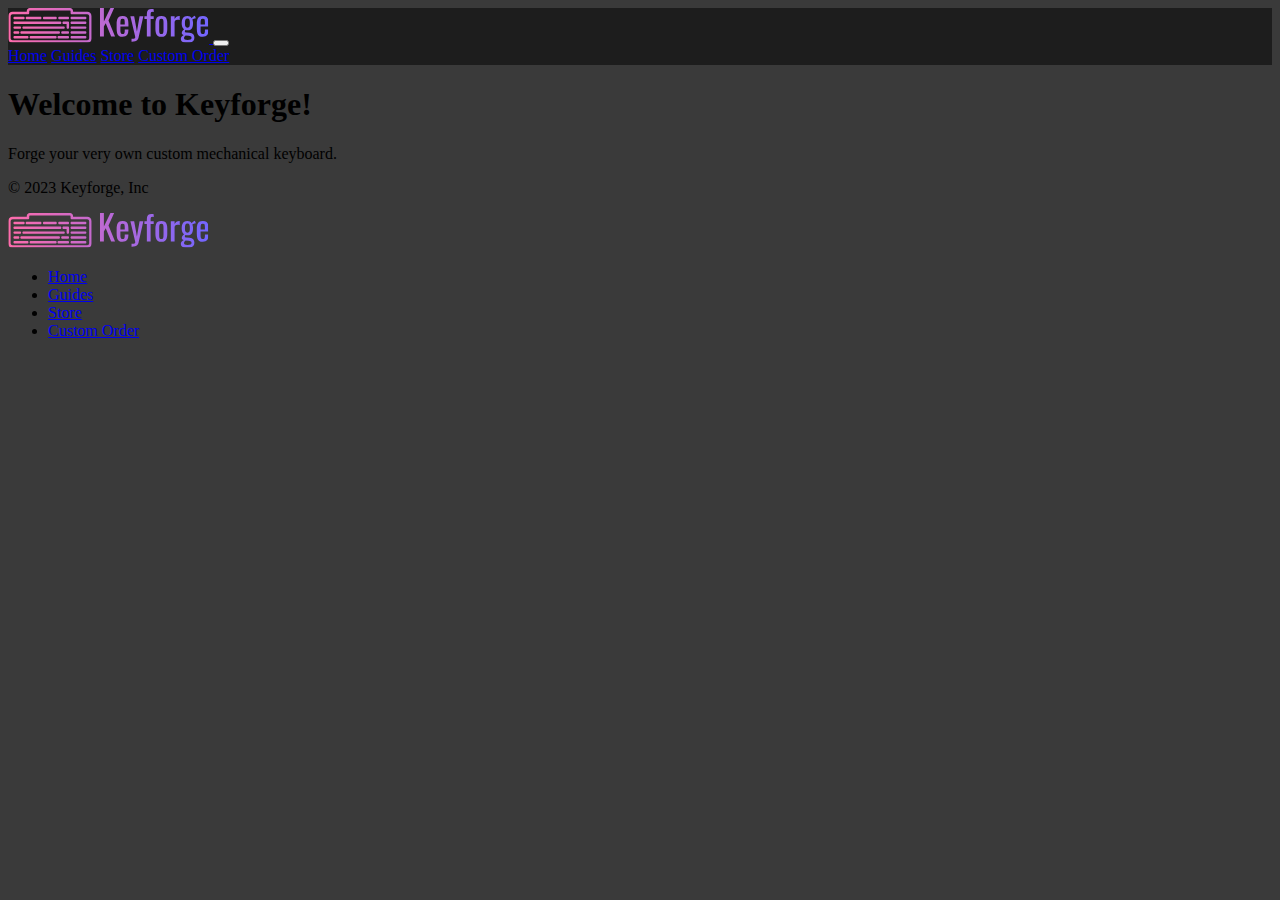
==== index.html @ 04077f74 "adding initial files and folders, rough skeleton is made" ====
<!doctype html>
<html lang="en">

<head>
      <!-- Required meta tags -->
      <meta charset="utf-8">
      <meta name="viewport" content="width=device-width, initial-scale=1">

      <!-- Bootstrap CSS -->
      <link href="https://cdn.jsdelivr.net/npm/bootstrap@5.1.3/dist/css/bootstrap.min.css" rel="stylesheet"
            integrity="sha384-1BmE4kWBq78iYhFldvKuhfTAU6auU8tT94WrHftjDbrCEXSU1oBoqyl2QvZ6jIW3" crossorigin="anonymous">
      <!-- Custom styles link-->
      <link rel="stylesheet" href="./styles/style.css">

      <title>Keyforge :: Home</title>
</head>

<body>
      <nav class="navbar navbar-expand-lg navbar-dark">
            <div class="container-fluid">
                  <a class="navbar-brand" href="./index.html">
                        <img src="./images/logo-no-background.svg" alt="Keyforge logo" height="35">
                  </a>
                  <button class="navbar-toggler" type="button" data-bs-toggle="collapse" data-bs-target="#navbarNavAltMarkup"
                        aria-controls="navbarNavAltMarkup" aria-expanded="false" aria-label="Toggle navigation">
                        <span class="navbar-toggler-icon"></span>
                  </button>
                  <div class="collapse navbar-collapse" id="navbarNavAltMarkup">
                        <div class="navbar-nav">
                              <a class="nav-link active" aria-current="page" href="./index.html">Home</a>
                              <a class="nav-link" href="./guides.html">Guides</a>
                              <a class="nav-link" href="./store.html">Store</a>
                              <a class="nav-link" href="./customOrders.html">Custom Order</a>
                        </div>
                  </div>
            </div>
      </nav>

      <!-- Begin page content -->
      <main class="flex-shrink-0 h-100">
            <div class="container">
                  <h1 class="mt-5">Welcome to Keyforge!</h1>
                  <p class="lead">Forge your very own custom mechanical keyboard. </p>
            </div>
      </main>
      
      <!--Fixed Footer -->
      <footer class=" footer mt-auto d-flex flex-wrap justify-content-between align-items-center py-3 my-4 border-top">
            <div class="container w-75 p-3 d-flex">
                  <p class="col-md-4 mb-0 text-muted">&copy; 2023 Keyforge, Inc</p>
      
                  <a href="./index.html"
                        class="col-md-4 d-flex align-items-center justify-content-center mb-3 mb-md-0 me-md-auto link-dark text-decoration-none">
                        <img src="./images/logo-no-background.svg" alt="Keyforge logo" height="35">
      
                  </a>
      
                  <ul class="nav col-md-4 justify-content-end">
                        <li class="nav-item"><a href="./index.html" class="nav-link px-2 text-muted">Home</a></li>
                        <li class="nav-item"><a href="./guides.html" class="nav-link px-2 text-muted">Guides</a></li>
                        <li class="nav-item"><a href="./store.html" class="nav-link px-2 text-muted">Store</a></li>
                        <li class="nav-item"><a href="./customOrders.html" class="nav-link px-2 text-muted">Custom Order</a>
                        </li>
                  </ul>
            </div>
      
      </footer>
     <!--Bundled bootstrap & popper-->
      <script src="https://cdn.jsdelivr.net/npm/bootstrap@5.1.3/dist/js/bootstrap.bundle.min.js"
            integrity="sha384-ka7Sk0Gln4gmtz2MlQnikT1wXgYsOg+OMhuP+IlRH9sENBO0LRn5q+8nbTov4+1p"
            crossorigin="anonymous"></script>
</body>

</html>
---- styles/style.css ----
:root {
      --black: rgb(29, 29, 29);
      --gray: rgb(58, 58, 58);
}

body {
      background-color: var(--gray);
}

.navbar {
      background-color: var(--black);
}
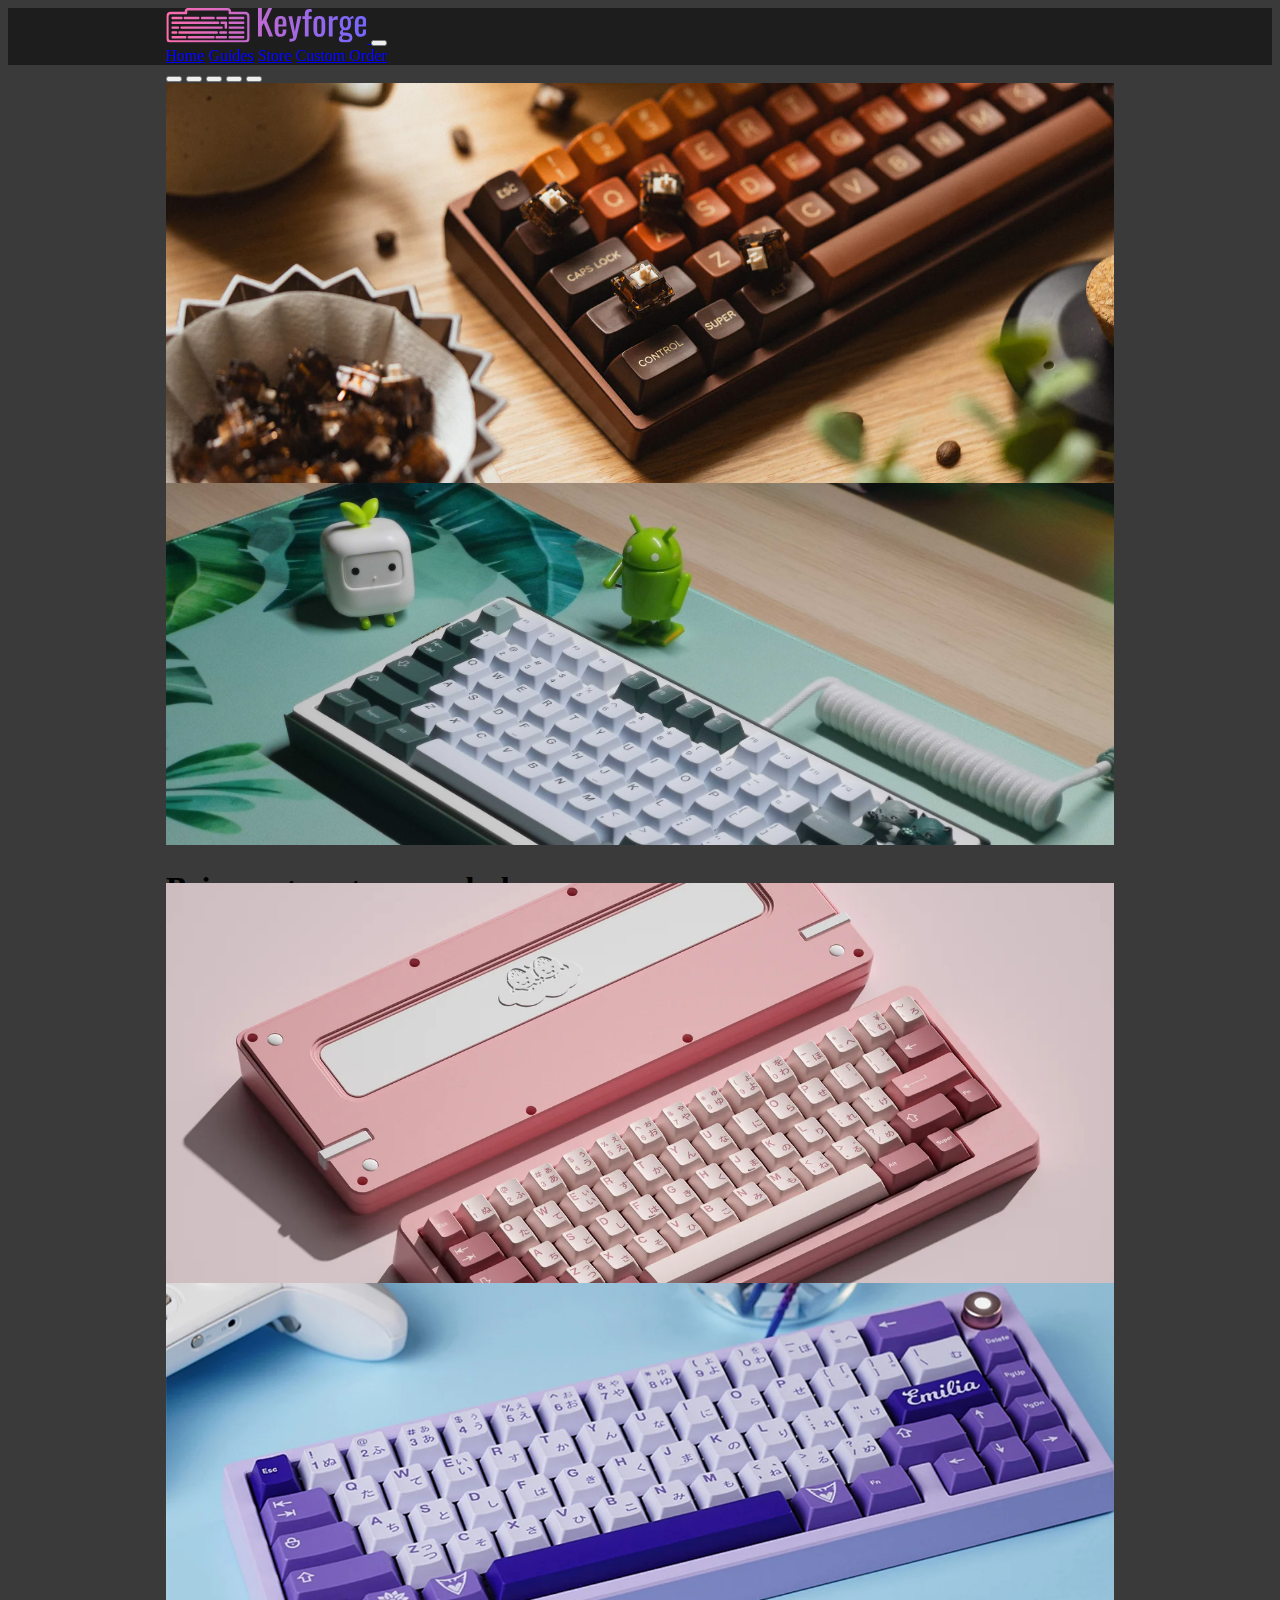
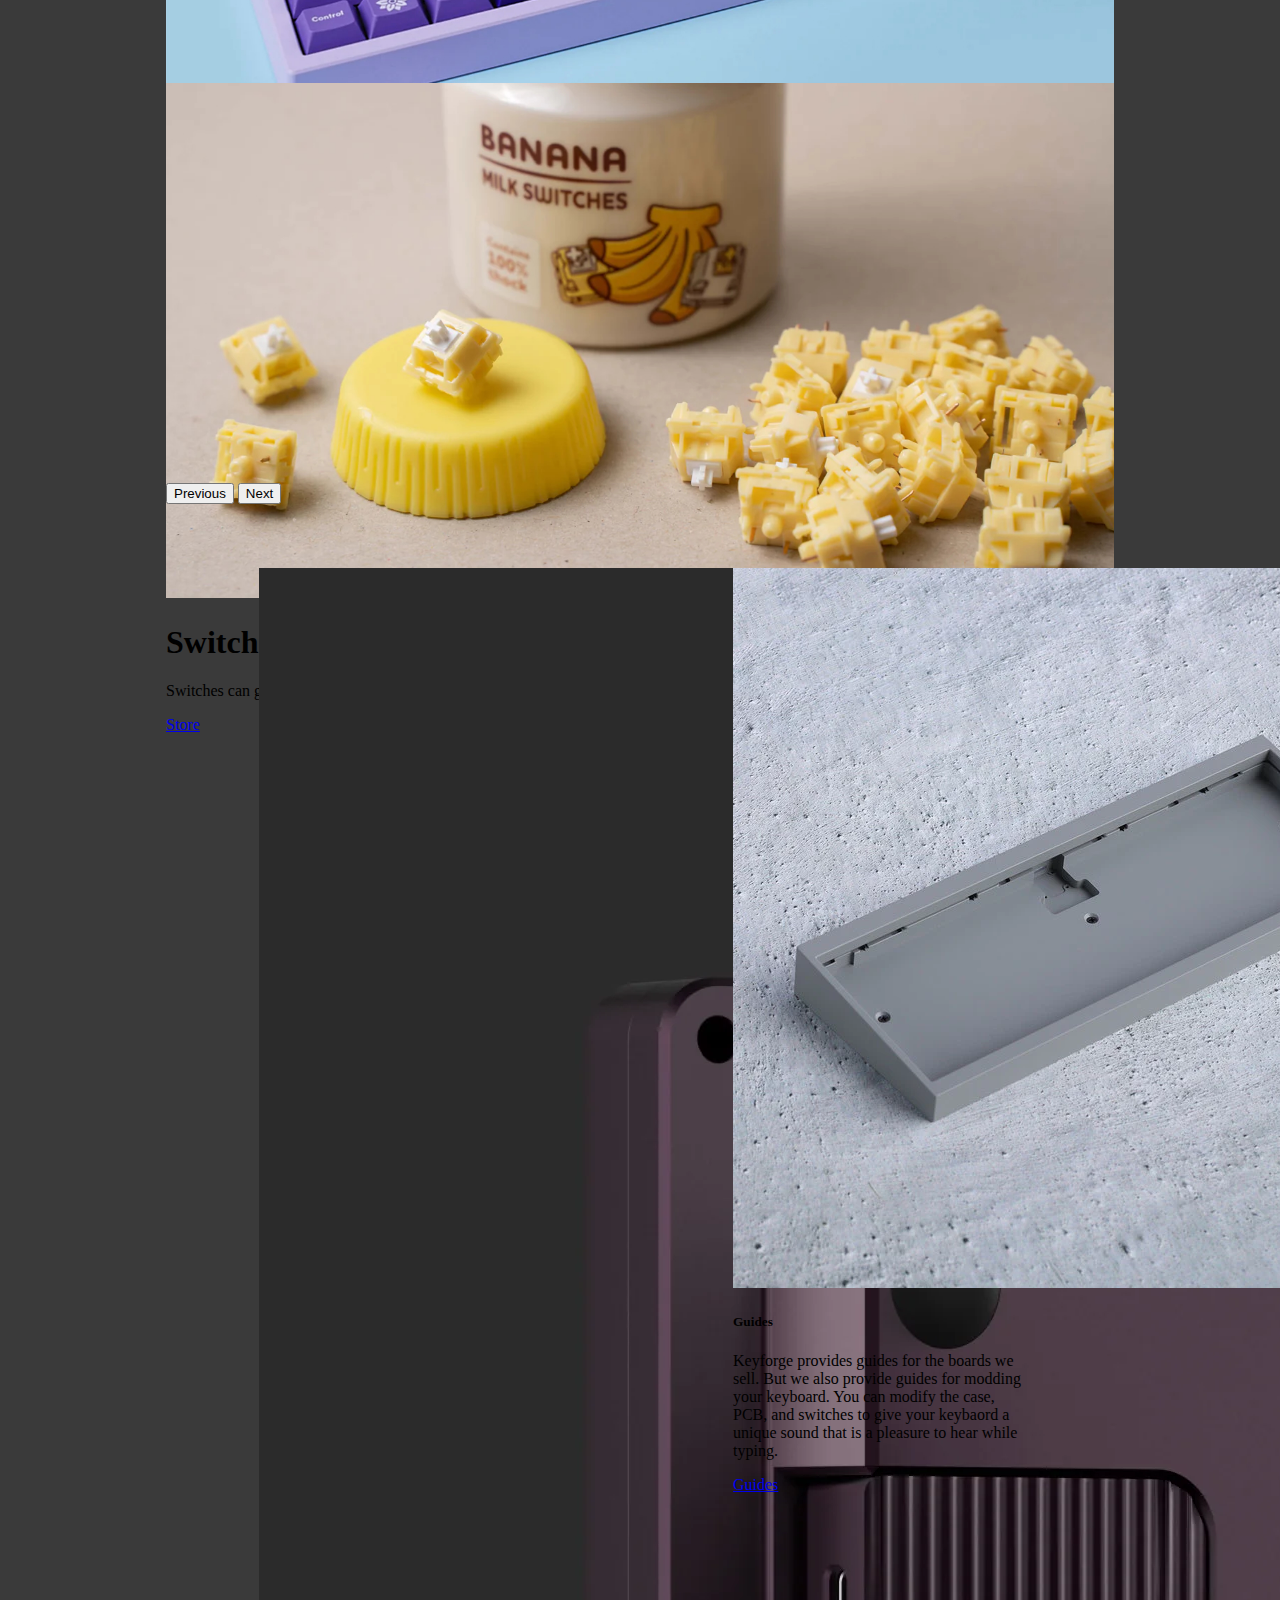
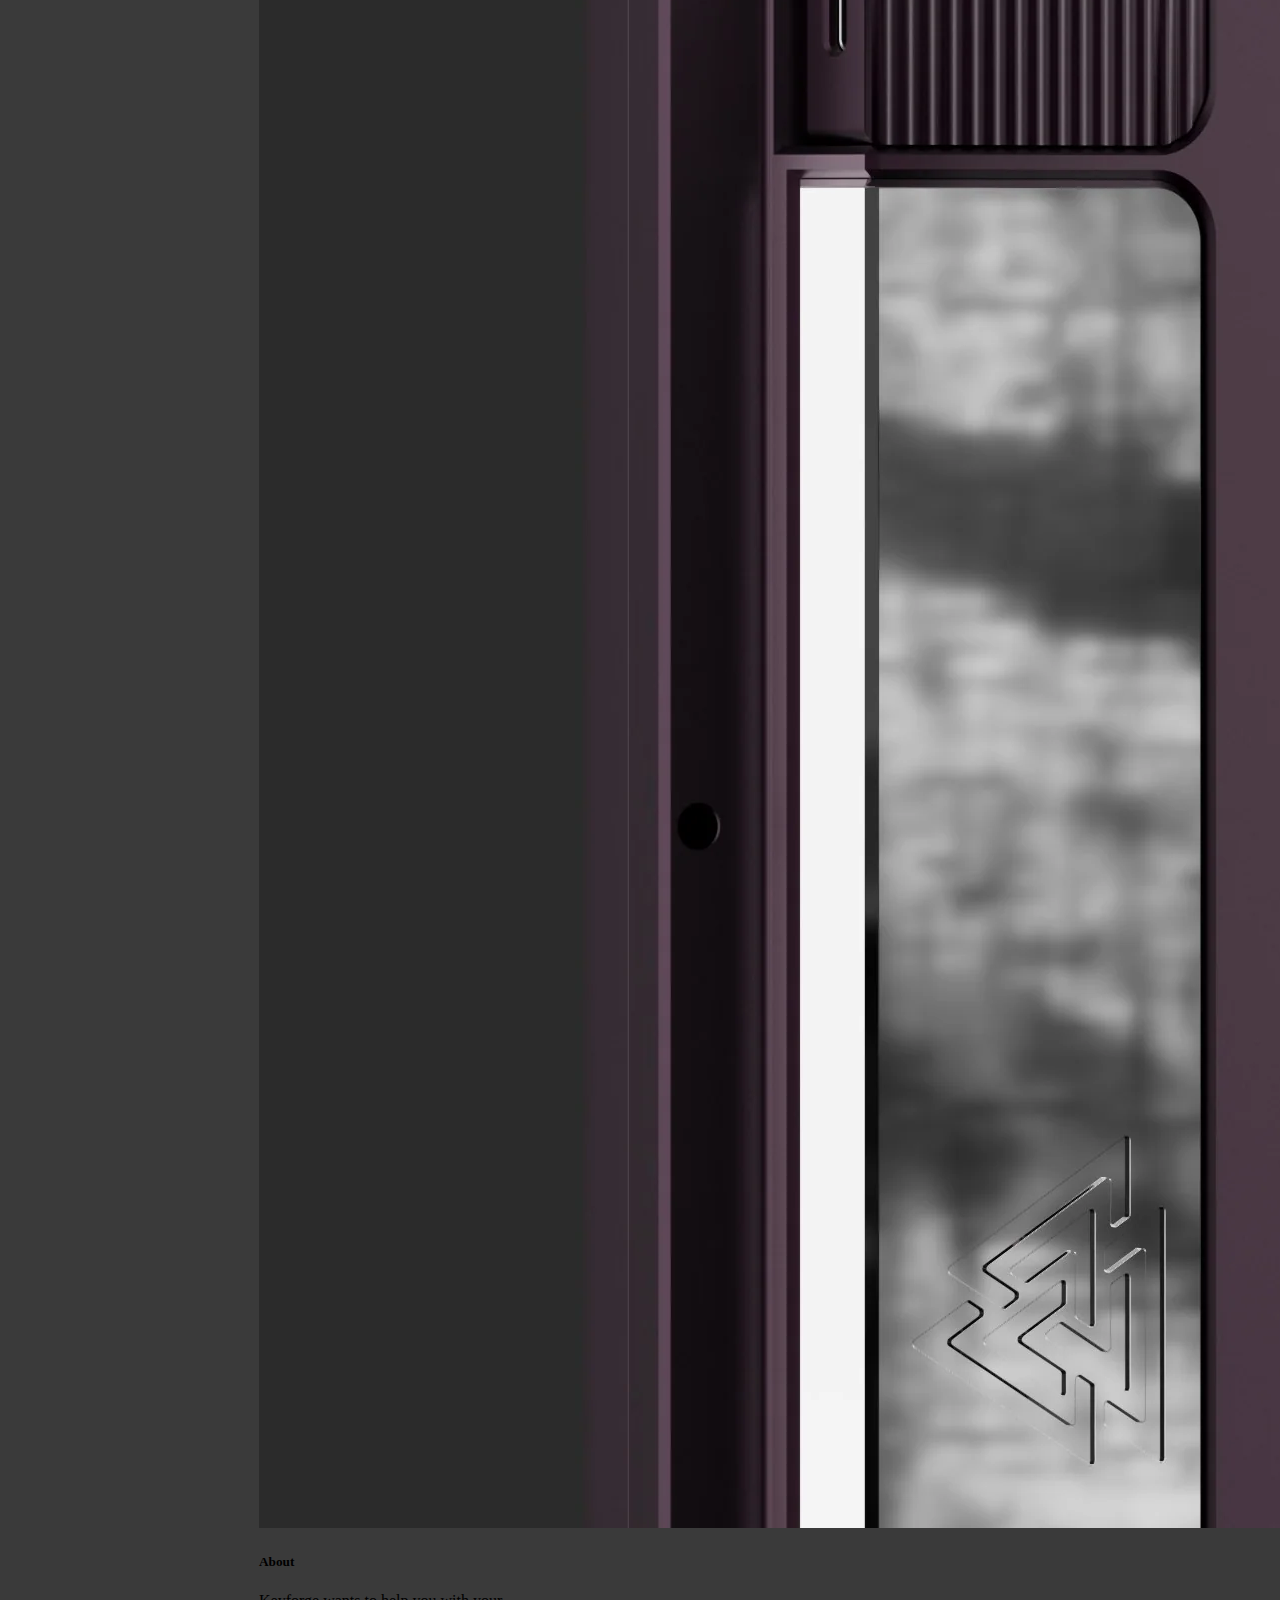
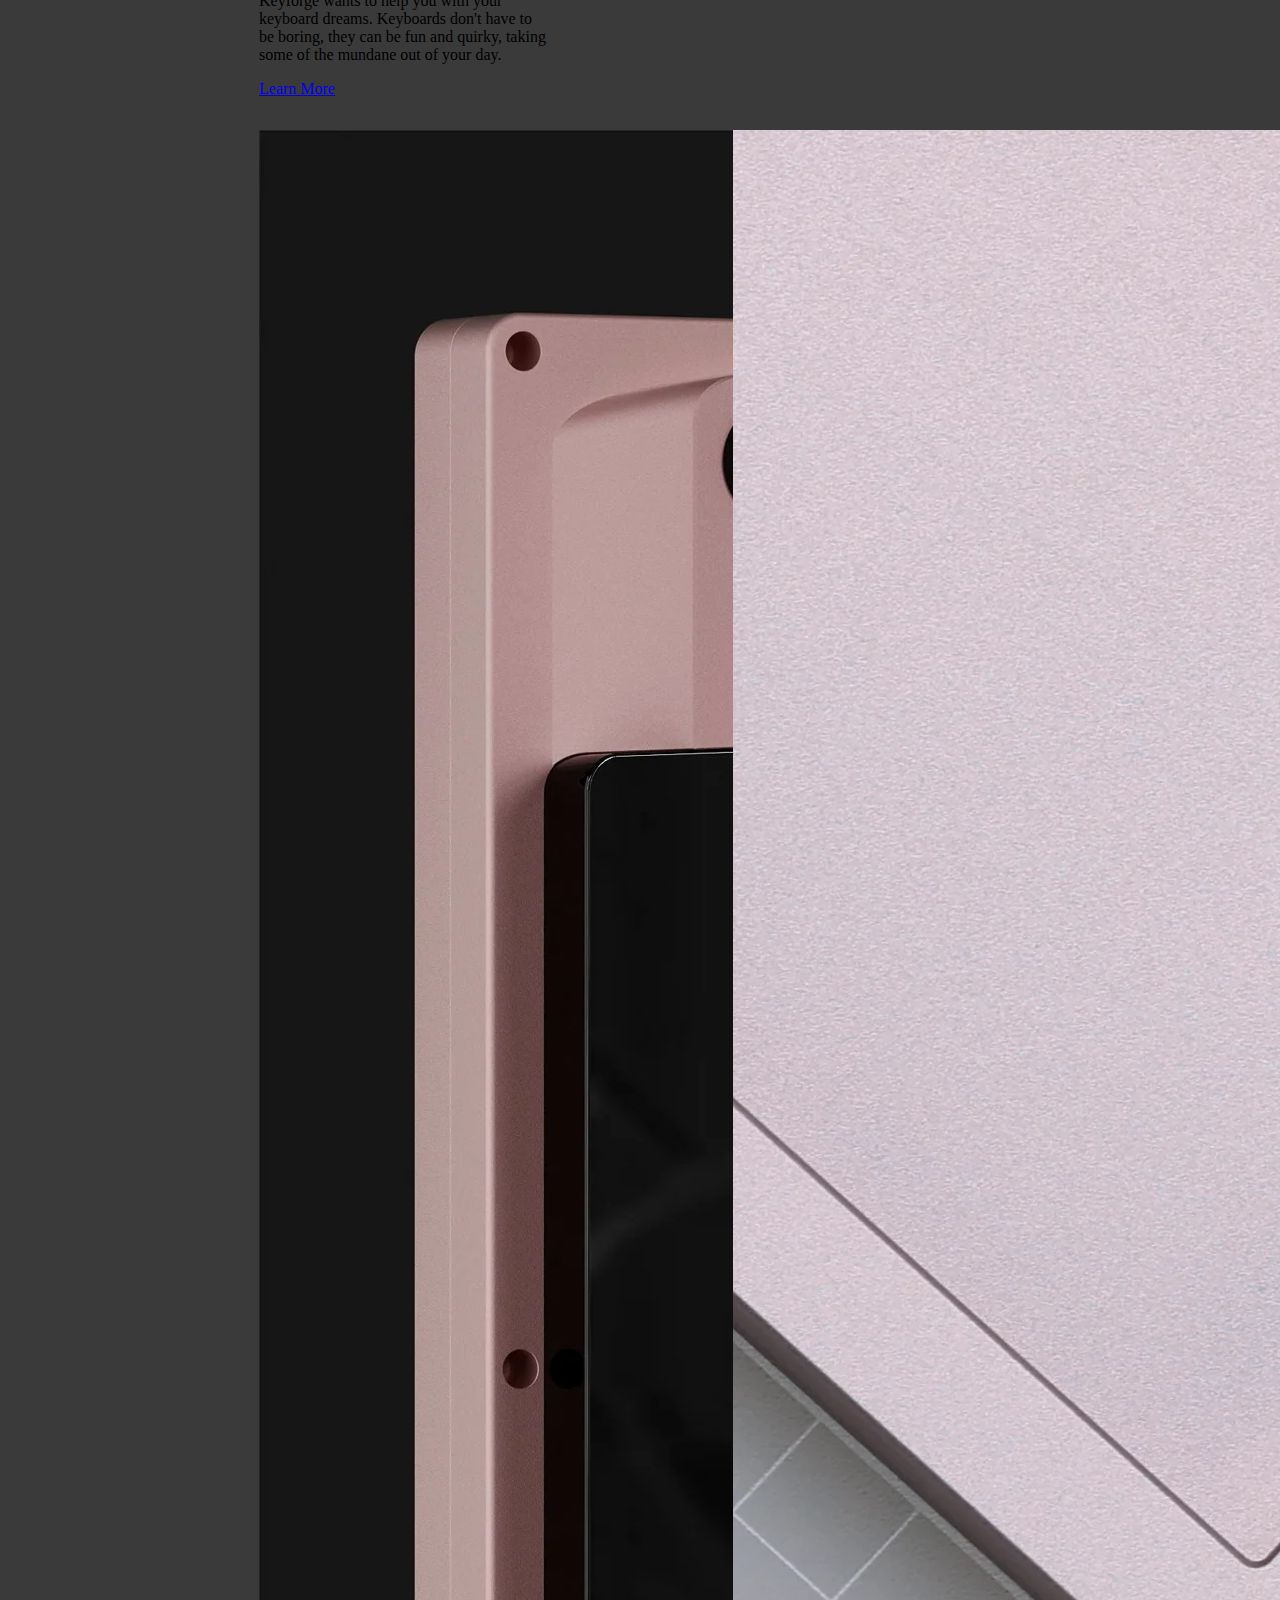
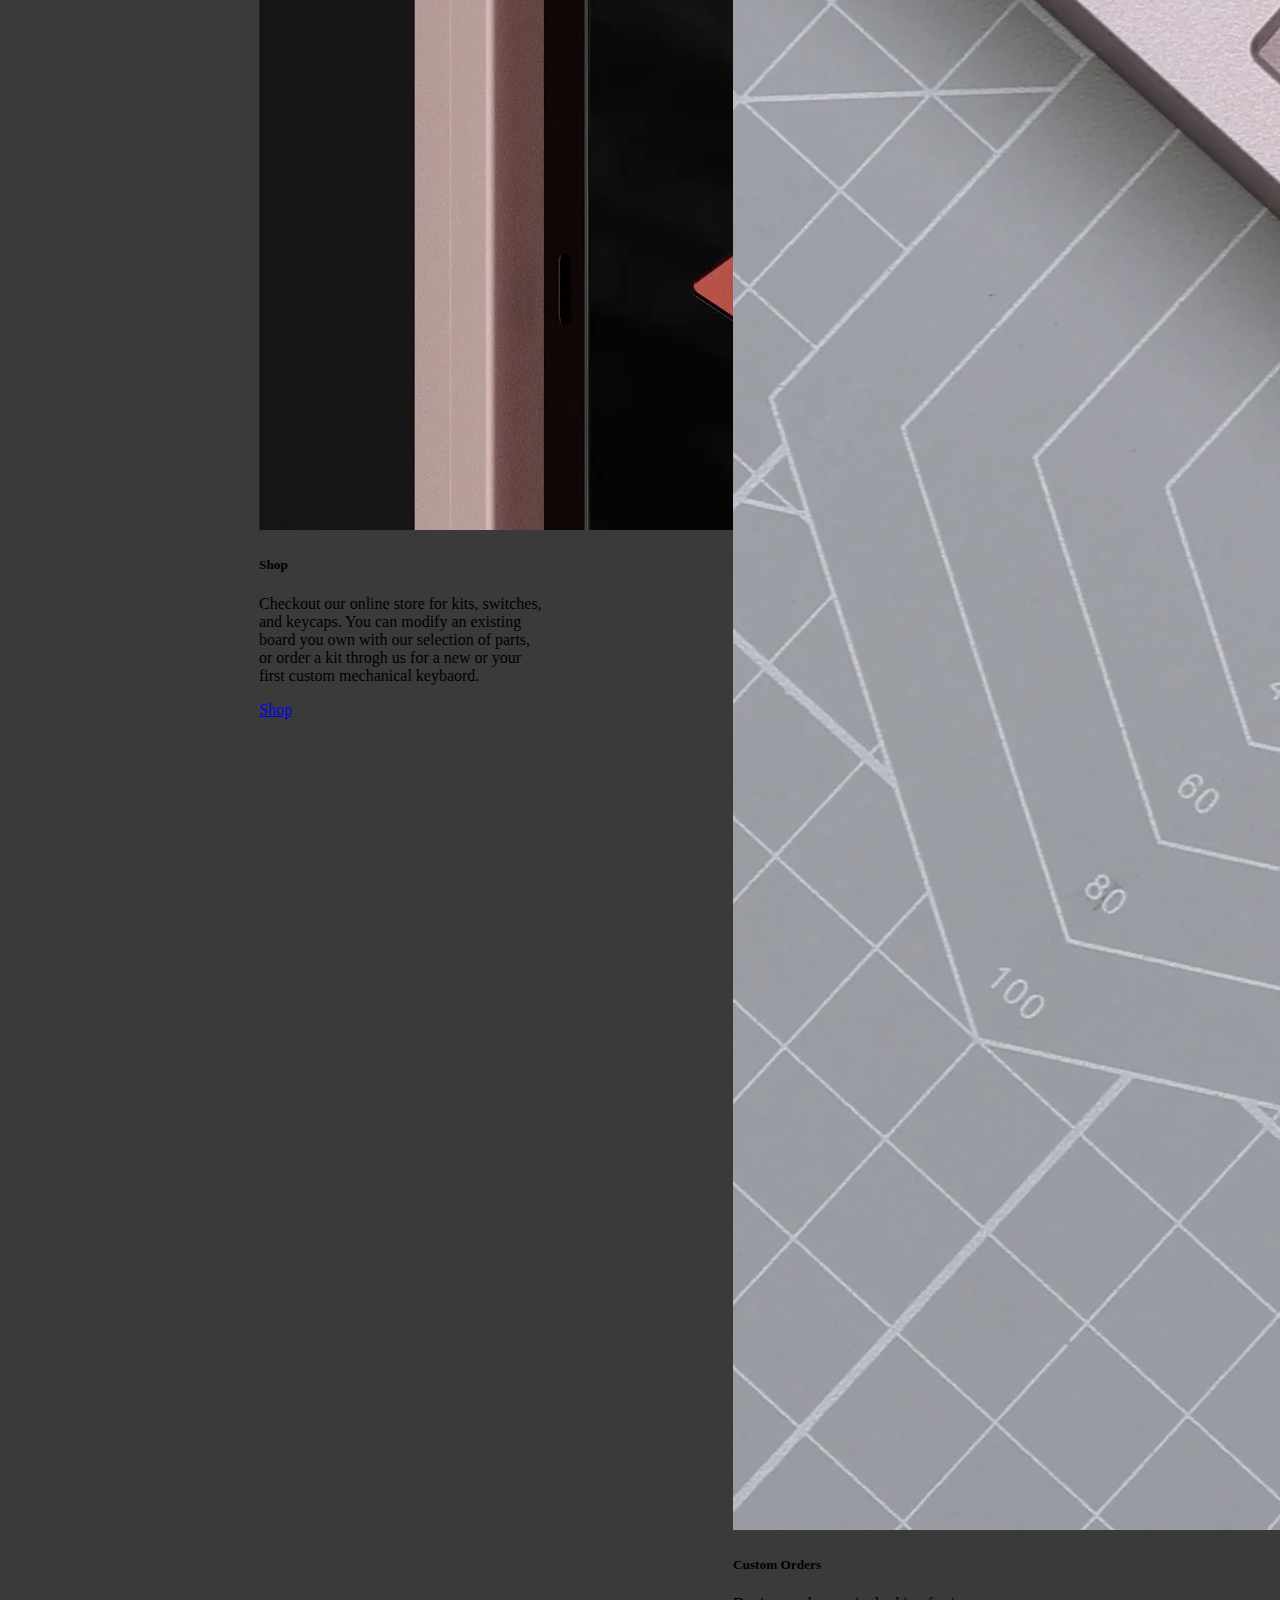
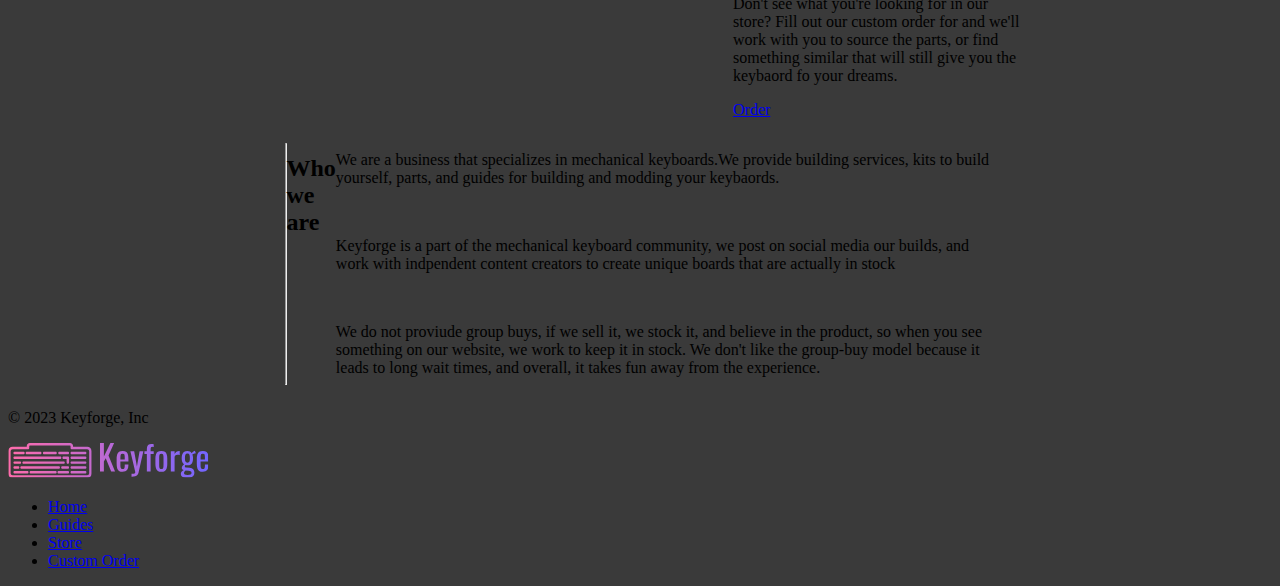
==== commit 1db39e95: "home page complete" ====
--- a/index.html
+++ b/index.html
@@ -16,13 +16,15 @@
 </head>
 
 <body>
+      <!-- Navigation -->
       <nav class="navbar navbar-expand-lg navbar-dark">
             <div class="container-fluid">
                   <a class="navbar-brand" href="./index.html">
-                        <img src="./images/logo-no-background.svg" alt="Keyforge logo" height="35">
+                        <img src="./images/logos/logo-no-background.svg" alt="Keyforge logo" height="35">
                   </a>
-                  <button class="navbar-toggler" type="button" data-bs-toggle="collapse" data-bs-target="#navbarNavAltMarkup"
-                        aria-controls="navbarNavAltMarkup" aria-expanded="false" aria-label="Toggle navigation">
+                  <button class="navbar-toggler" type="button" data-bs-toggle="collapse"
+                        data-bs-target="#navbarNavAltMarkup" aria-controls="navbarNavAltMarkup" aria-expanded="false"
+                        aria-label="Toggle navigation">
                         <span class="navbar-toggler-icon"></span>
                   </button>
                   <div class="collapse navbar-collapse" id="navbarNavAltMarkup">
@@ -38,34 +40,186 @@
 
       <!-- Begin page content -->
       <main class="flex-shrink-0 h-100">
-            <div class="container">
-                  <h1 class="mt-5">Welcome to Keyforge!</h1>
-                  <p class="lead">Forge your very own custom mechanical keyboard. </p>
+            <div id="myCarousel" class="carousel slide mb-6 shadow-lg" data-bs-ride="carousel">
+                  <div class="carousel-indicators">
+                        <button type="button" data-bs-target="#myCarousel" data-bs-slide-to="0" class="active"
+                              aria-current="true" aria-label="Slide 1"></button>
+                        <button type="button" data-bs-target="#myCarousel" data-bs-slide-to="1"
+                              aria-label="Slide 2"></button>
+                        <button type="button" data-bs-target="#myCarousel" data-bs-slide-to="2"
+                              aria-label="Slide 3"></button>
+                        <button type="button" data-bs-target="#myCarousel" data-bs-slide-to="3"
+                              aria-label="Slide 4"></button>
+                        <button type="button" data-bs-target="#myCarousel" data-bs-slide-to="4"
+                              aria-label="Slide 5"></button>
+
+                  </div>
+                  <div class="carousel-inner">
+                        <div class="carousel-item active">
+                              <img src="./images/jumbotron/coffeeKeyboard.jpg" alt="coffee Keyboard">
+                              <div class="container">
+                                    <div class="carousel-caption text-start">
+                                          <h1>Keyboard don't have to be boring</h1>
+                                          <p class="opacity-75">They can be an expression of your passions, build your
+                                                own
+                                                custom keyboard
+                                          </p>
+                                          <p><a class="btn btn-lg btn-light" href="#custom">Custom Order</a>
+                                          </p>
+                                    </div>
+                              </div>
+                        </div>
+                        <div class="carousel-item">
+                              <img src="./images/jumbotron/botanicalKeyboard.jpg" alt="botanical keyboard">
+                              <div class="container">
+                                    <div class="carousel-caption">
+                                          <h1>Bring nature to your desk</h1>
+                                          <p>Make your setup have a botanical theme, you can find other themes in our
+                                                store
+                                          </p>
+                                          <p><a class="btn btn-lg btn-light" href="#store">Store</a></p>
+                                    </div>
+                              </div>
+                        </div>
+                        <div class="carousel-item">
+                              <img src="./images/jumbotron/pinkKeyboard.jpg" alt="pink keyboard">
+                              <div class="container">
+                                    <div class="carousel-caption">
+                                          <h1>On Wednesdays, we wear pink</h1>
+                                          <p>Custom keycaps can make your keyboard pop, check out this Daifuku set.</p>
+                                          <p><a class="btn btn-lg btn-light" href="#store">Store</a></p>
+                                    </div>
+                              </div>
+                        </div>
+                        <div class="carousel-item">
+                              <img src="./images/jumbotron/purpleKeyboard.jpg" alt="purple keyboard">
+                              <div class="container">
+                                    <div class="carousel-caption text-end">
+                                          <h1>Any color you want</h1>
+                                          <p>Following our guides, you can build a keyboard in your favorite color.</p>
+                                          <p><a class="btn btn-lg btn-light" href="#guides">Learn More</a></p>
+                                    </div>
+                              </div>
+                        </div>
+                        <div class="carousel-item">
+                              <img src="./images/jumbotron/switches.jpg" alt="switches">
+                              <div class="container">
+                                    <div class="carousel-caption text-end">
+                                          <h1>Switch up your setup</h1>
+                                          <p>Switches can give your typing a unique sound that makes work sound fun.
+                                                Checkout
+                                                all of our switches.</p>
+                                          <p><a class="btn btn-lg btn-light" href="#store">Store</a></p>
+                                    </div>
+                              </div>
+                        </div>
+                  </div>
+                  <button class="carousel-control-prev" type="button" data-bs-target="#myCarousel" data-bs-slide="prev">
+                        <span class="carousel-control-prev-icon" aria-hidden="true"></span>
+                        <span class="visually-hidden">Previous</span>
+                  </button>
+                  <button class="carousel-control-next" type="button" data-bs-target="#myCarousel" data-bs-slide="next">
+                        <span class="carousel-control-next-icon" aria-hidden="true"></span>
+                        <span class="visually-hidden">Next</span>
+                  </button>
+            </div>
+            <div class="about">
+                  <div class="card bg-transparent text-light shadow" style="width: 18rem;">
+                        <img src="./images/odin_r3/fullCase.jpg" class="card-img-top"
+                              alt="keyforge logo with black background">
+                        <div class="card-body">
+                              <h5 class="card-title">About</h5>
+                              <p class="card-text">Keyforge wants to help you with your keyboard dreams. Keyboards don't
+                                    have to be boring, they can
+                                    be fun and quirky, taking some of the mundane out of your day.</p>
+                              <a href="#learn" class="btn btn-primary">Learn More</a>
+                        </div>
+                  </div>
+
+                  <div id="guides" class="card bg-transparent text-light shadow" style="width: 18rem;">
+                        <img src="./images/tofu60/emptyCase.jpg" class="card-img-top" alt="tofu case that is empty">
+                        <div class="card-body">
+                              <h5 class="card-title">Guides</h5>
+                              <p class="card-text">Keyforge provides guides for the boards we sell. But we
+                                    also provide guides for modding your keyboard. You can modify the case,
+                                    PCB, and switches to give your keybaord a unique sound that is a
+                                    pleasure to hear while typing.</p>
+                              <a href="./guides.html" class="btn btn-primary">Guides</a>
+                        </div>
+                  </div>
+
+                  <div id="store" class="card bg-transparent text-light shadow" style="width: 18rem;">
+                        <img src="./images/tet/fullCase.jpg" class="card-img-top" alt="tet case that is full">
+                        <div class="card-body">
+                              <h5 class="card-title">Shop</h5>
+                              <p class="card-text">Checkout our online store for kits, switches, and
+                                    keycaps. You can modify an existing board you own with our selection of
+                                    parts, or order a kit throgh us for a new or your first custom
+                                    mechanical keybaord.</p>
+                              <a href="./store.html" class="btn btn-primary">Shop</a>
+                        </div>
+                  </div>
+
+                  <div id="custom" class="card bg-transparent text-light shadow" style="width: 18rem;">
+                        <img src="./images/tet/emptyCase.jpg" class="card-img-top" alt="tet case that is empty">
+                        <div class="card-body">
+                              <h5 class="card-title">Custom Orders</h5>
+                              <p class="card-text">Don't see what you're looking for in our store? Fill out
+                                    our custom order for and we'll work with you to source the parts, or
+                                    find something similar that will still give you the keybaord fo your
+                                    dreams.</p>
+                              <a href="./customOrders.html" class="btn btn-primary">Order</a>
+                        </div>
+                  </div>
+            </div>
+            <div id="learn" class="container-fluid text-light">
+                  <div class="row learnMore">
+                        <hr>
+                        <div class="col">
+                              <h2>Who we are</h2>
+                        </div>
+                        <div class="col">
+                              <p>We are a business that specializes in mechanical keyboards.We provide building
+                                    services, kits to build yourself, parts, and guides for building and modding your
+                                    keybaords.</p>
+                              </br>
+                              <p>Keyforge is a part of the mechanical keyboard community, we post on social media our
+                                    builds, and work with indpendent content creators to create unique boards that are
+                                    actually in stock</p>
+                              </br>
+                              <p>We do not proviude group buys, if we sell it, we stock it, and believe in the product,
+                                    so when you see something on our website, we work to keep it in stock. We don't like
+                                    the group-buy model because it leads to long wait times, and overall, it takes fun
+                                    away from the experience. </p>
+                        </div>
+
+                  </div>
             </div>
       </main>
-      
+
       <!--Fixed Footer -->
       <footer class=" footer mt-auto d-flex flex-wrap justify-content-between align-items-center py-3 my-4 border-top">
             <div class="container w-75 p-3 d-flex">
                   <p class="col-md-4 mb-0 text-muted">&copy; 2023 Keyforge, Inc</p>
-      
+
                   <a href="./index.html"
                         class="col-md-4 d-flex align-items-center justify-content-center mb-3 mb-md-0 me-md-auto link-dark text-decoration-none">
-                        <img src="./images/logo-no-background.svg" alt="Keyforge logo" height="35">
-      
+                        <img src="./images/logos/logo-no-background.svg" alt="Keyforge logo" height="35">
+
                   </a>
-      
+
                   <ul class="nav col-md-4 justify-content-end">
                         <li class="nav-item"><a href="./index.html" class="nav-link px-2 text-muted">Home</a></li>
                         <li class="nav-item"><a href="./guides.html" class="nav-link px-2 text-muted">Guides</a></li>
                         <li class="nav-item"><a href="./store.html" class="nav-link px-2 text-muted">Store</a></li>
-                        <li class="nav-item"><a href="./customOrders.html" class="nav-link px-2 text-muted">Custom Order</a>
+                        <li class="nav-item"><a href="./customOrders.html" class="nav-link px-2 text-muted">Custom
+                                    Order</a>
                         </li>
                   </ul>
             </div>
-      
+
       </footer>
-     <!--Bundled bootstrap & popper-->
+      <!--Bundled bootstrap & popper-->
       <script src="https://cdn.jsdelivr.net/npm/bootstrap@5.1.3/dist/js/bootstrap.bundle.min.js"
             integrity="sha384-ka7Sk0Gln4gmtz2MlQnikT1wXgYsOg+OMhuP+IlRH9sENBO0LRn5q+8nbTov4+1p"
             crossorigin="anonymous"></script>
--- a/styles/style.css
+++ b/styles/style.css
@@ -9,4 +9,77 @@
 
 .navbar {
       background-color: var(--black);
+}
+
+.learnMore {
+      width: 100%;
+      display: flex;
+      flex-direction: column;
+}
+
+main,
+.container-fluid {
+      margin: auto;
+}
+
+.carousel-item {
+      height: 400px;
+      object-fit: center;
+}
+
+.about {
+      margin-top: 3rem;
+      width: 100%;
+      display: flex;
+      justify-content: space-around;
+      flex-wrap: wrap;
+}
+
+.imageColumn {
+      display: flex;
+      flex-direction: column;
+      justify-content: space-around;
+}
+
+.card {
+      margin: 1rem;
+}
+
+@media only screen and (min-width: 600px) {
+      main {
+            width: 100%;
+      }
+
+      .learnMore {
+            width: 100%;
+            display: flex;
+            flex-direction: row;
+      }
+}
+
+@media only screen and (min-width: 1200px) {
+
+      main,
+      .container-fluid {
+            width: 75%;
+      }
+
+      .carousel-item img {
+            width: 100%;
+            object-fit: fill;
+      }
+}
+
+@media only screen and (min-width: 1600px) {
+
+      main,
+      .container-fluid {
+            width: 60%;
+      }
+
+      .carousel-item img {
+            width: 100%;
+            object-fit: fill;
+      }
+
 }